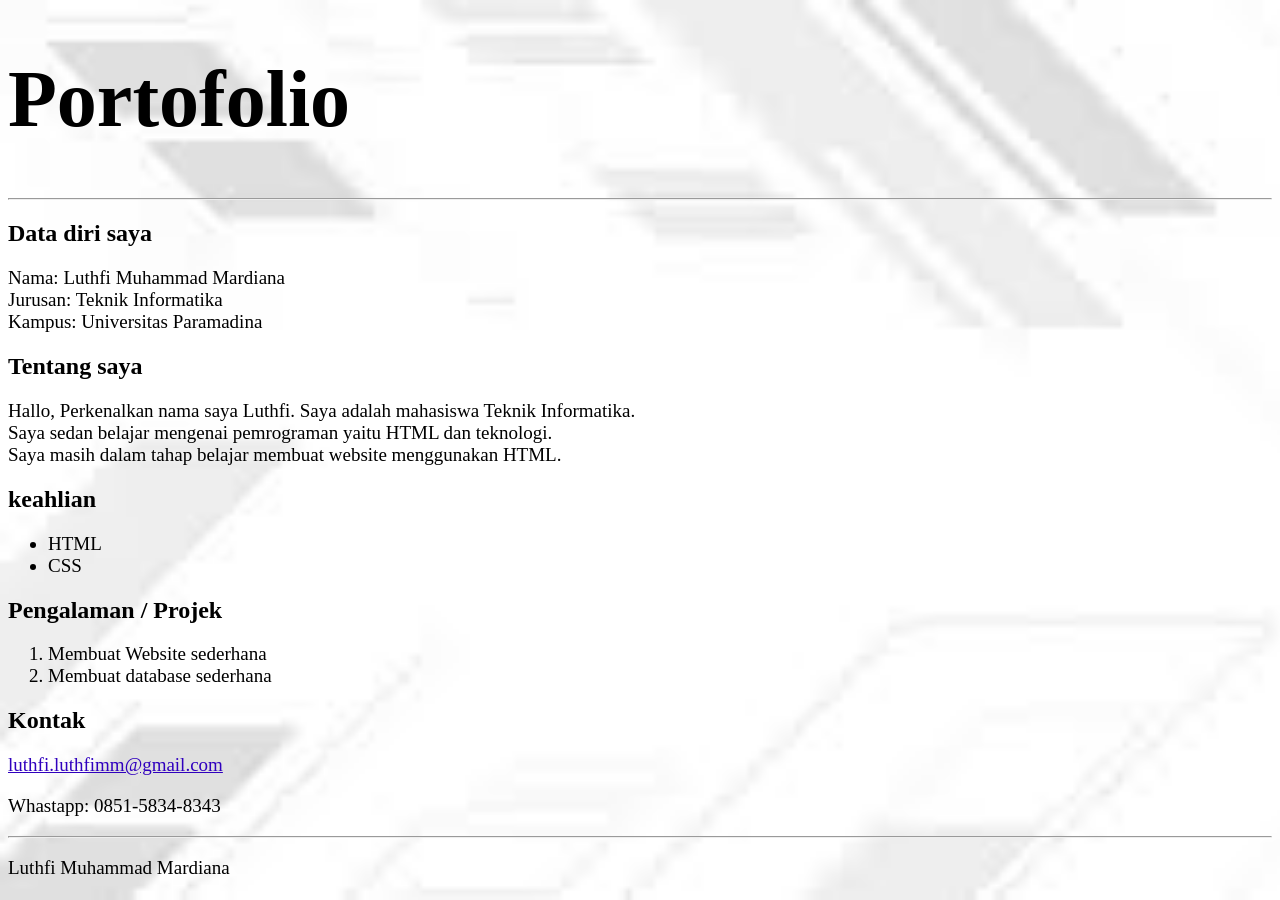
==== www/test2.html @ d9fe75b4 "www\test3.html" ====
<!DOCTYPE html>
<html>
    <head>
        <meta charset="UTF-8"
        <meta name="viewport" content="width=devince-wid-initial-scale=1,0">
        <title>Portofolio Luthfi</title>
        <style>
            body{
                background-image: url("download.jpg");
                background-size: cover;
                background-repeat: no-repeat;
                background-attachment:fixed;
            }
        </style>
    </head>
    <body>
        <header class="letter" style="font-size: 40px;font-family:times new roman;color:black">
            <h1>Portofolio</h1>
        </header>
        <hr>
        <h2>Data diri saya</h2>
        <p style="font-size: 19px;font-family:times new roman;color:black">
            Nama: Luthfi Muhammad Mardiana <br>
            Jurusan: Teknik Informatika <br>
            Kampus: Universitas Paramadina
        </p>
        <h2>Tentang saya</h2>
        <p style="font-size: 19px;font-family:times new roman;color:black">
            Hallo, Perkenalkan nama saya Luthfi. Saya adalah mahasiswa Teknik Informatika.<br>
            Saya sedan belajar mengenai pemrograman yaitu HTML dan teknologi.<br>
            Saya masih dalam tahap belajar membuat website menggunakan HTML.
        </p>
        <h2>keahlian</h2>
        <ul>
            <li style="font-size: 19px;font-family:times new roman;color:black">HTML</li>
            <li style="font-size: 19px;font-family:times new roman;color:black">CSS</li>
        </ul>
        <h2>Pengalaman / Projek</h2>
        <ol>
            <li style="font-size: 19px;font-family:times new roman;color:black">Membuat Website sederhana</li>
            <li style="font-size: 19px;font-family:times new roman;color:black">Membuat database sederhana</li>
        </ol>
        <h2>Kontak</h2>
        <a style="color:rgb(48, 0, 190);margin-right: 12px;font-size:19px; font-family: times new roman;" href="index.html">
                luthfi.luthfimm@gmail.com</a>
        <p style="font-size: 19px;font-family:times new roman;color:black">Whastapp: 0851-5834-8343</p>
        <hr>
        <p style="font-size: 19px;font-family:times new roman;color:black"> Luthfi Muhammad Mardiana</p>
    </body
</html>
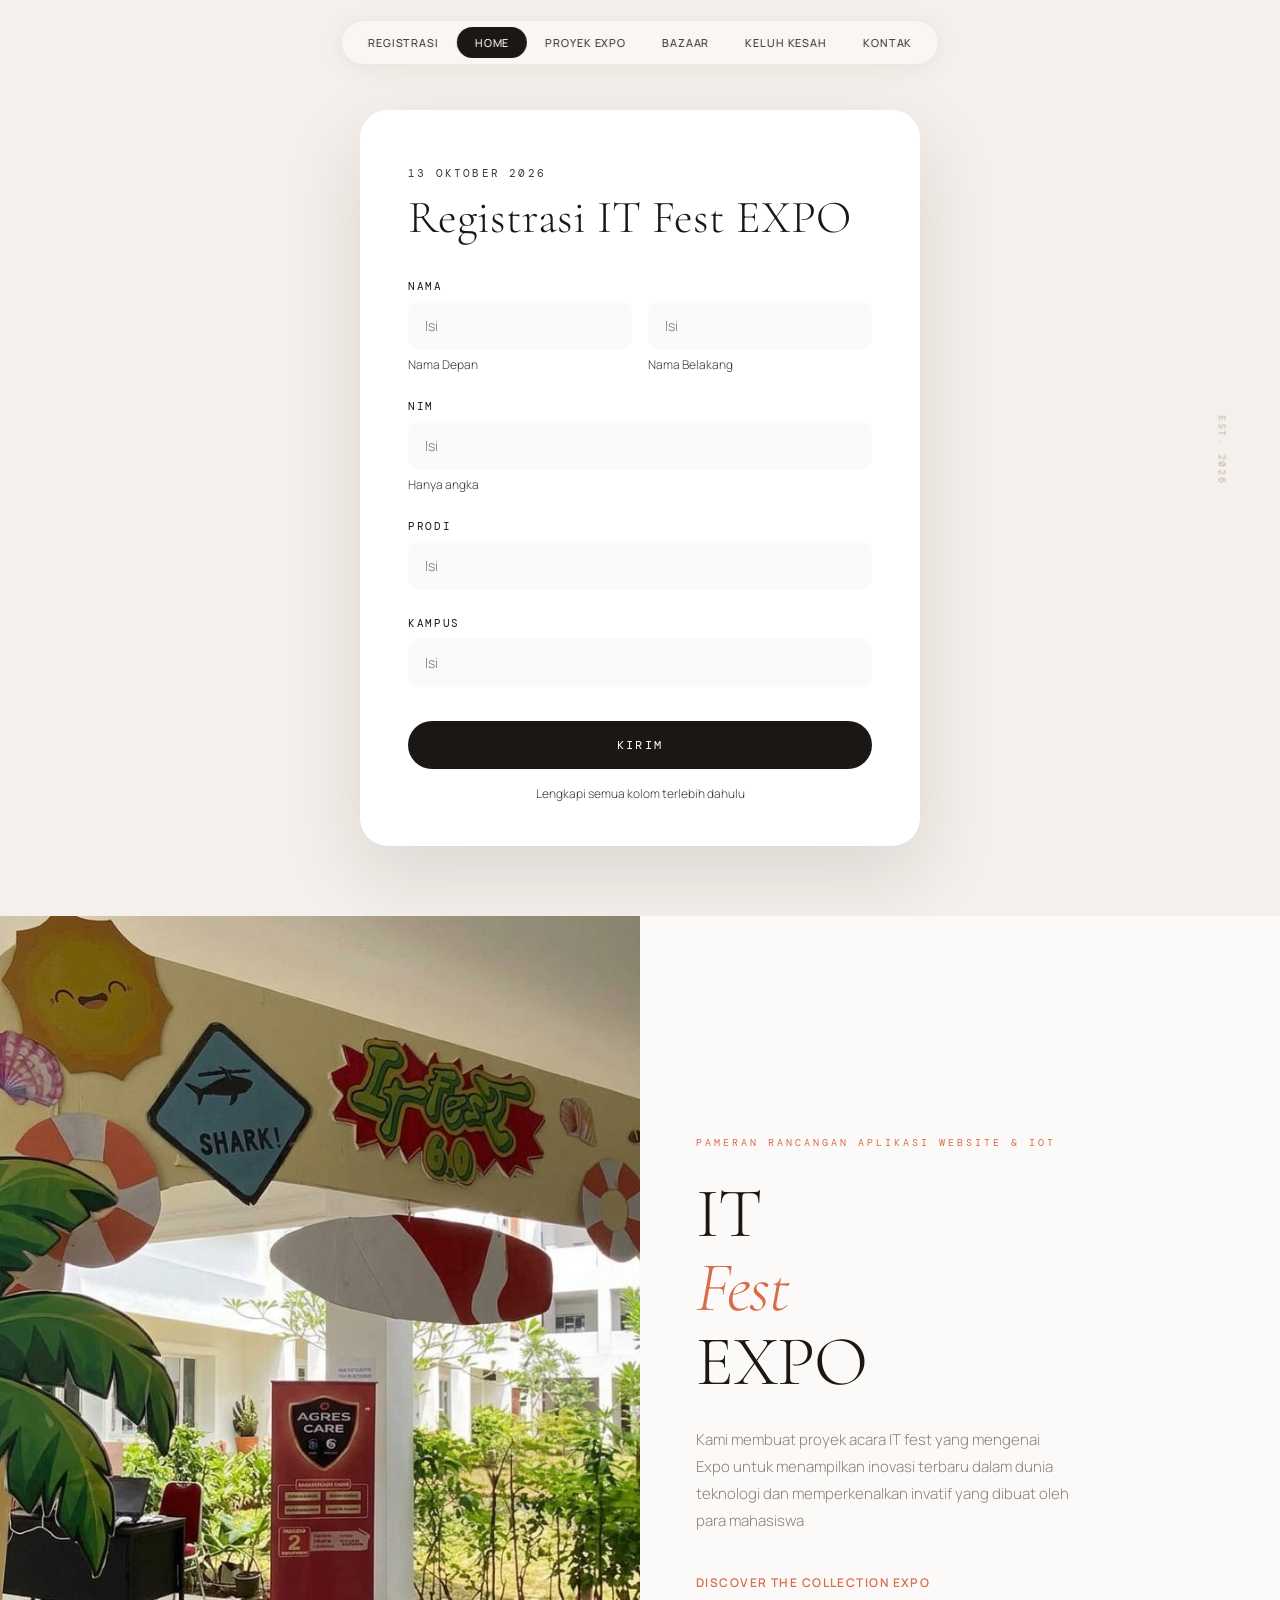
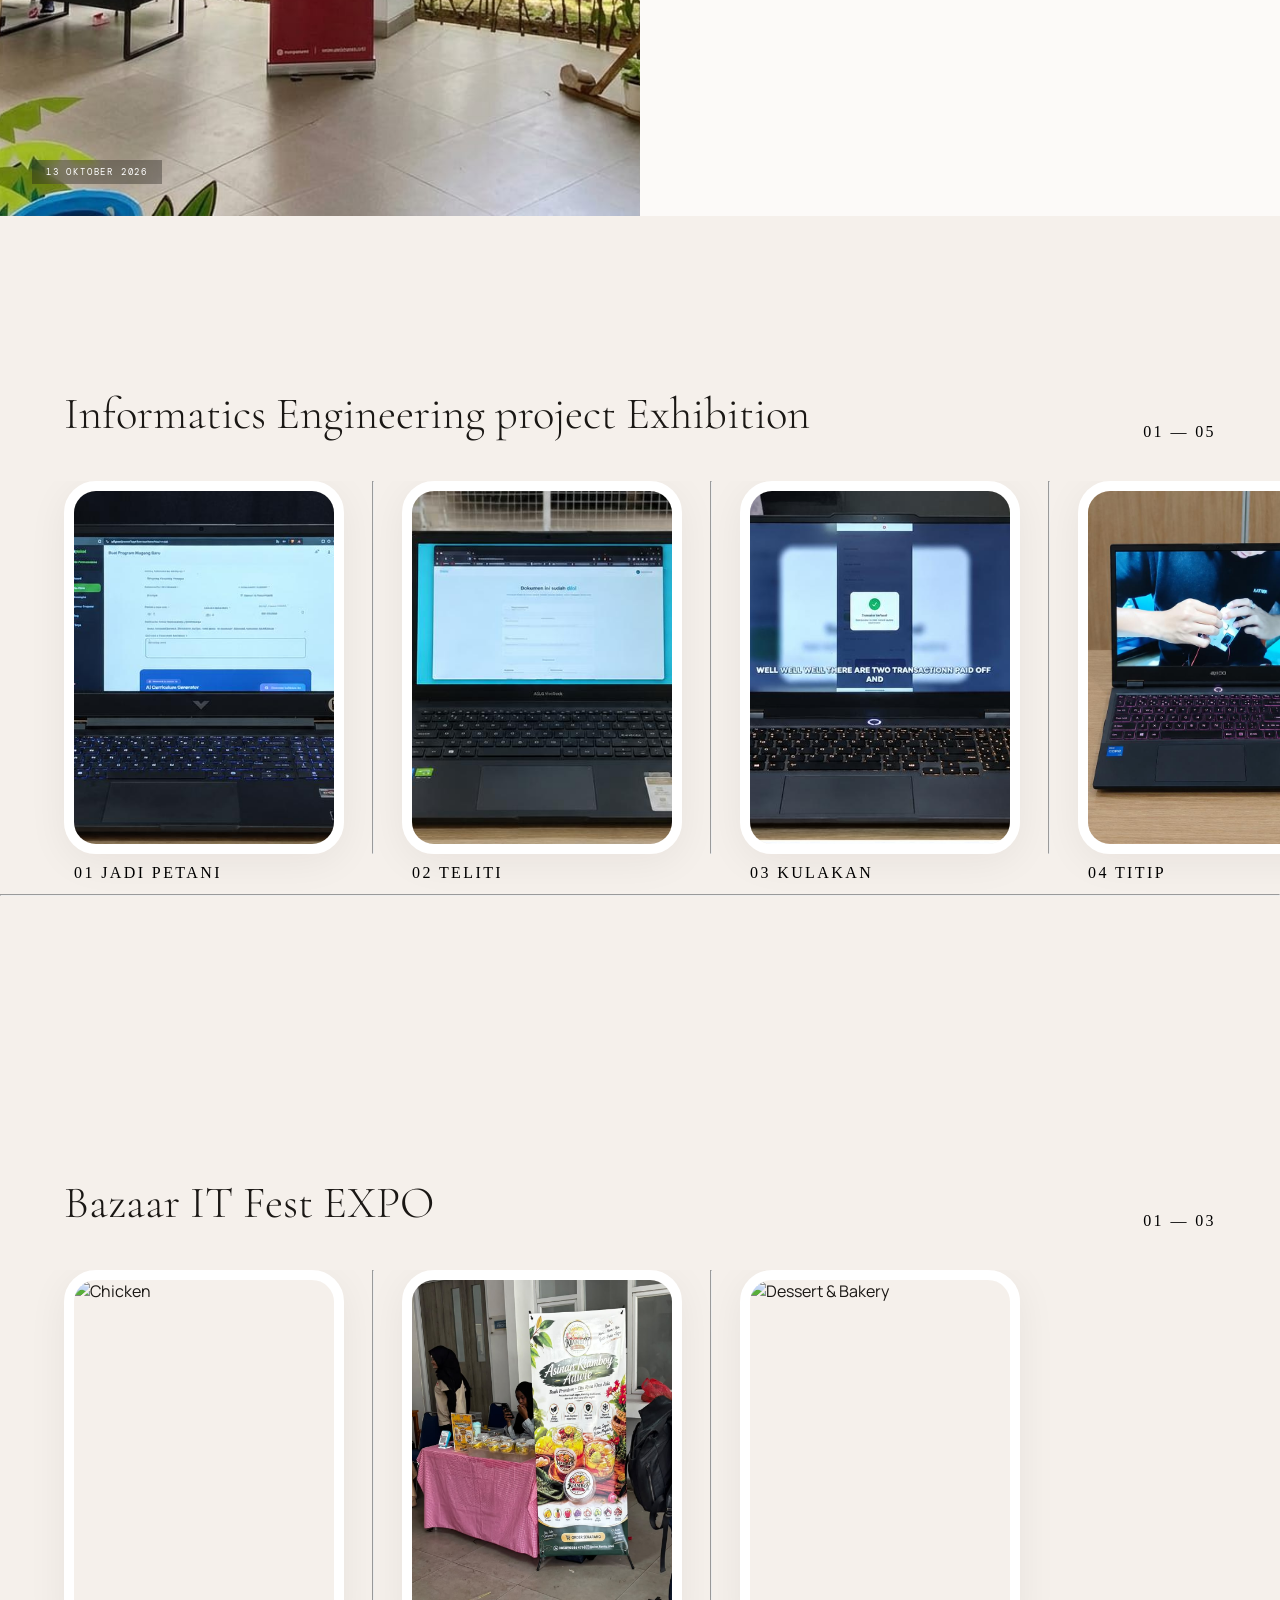
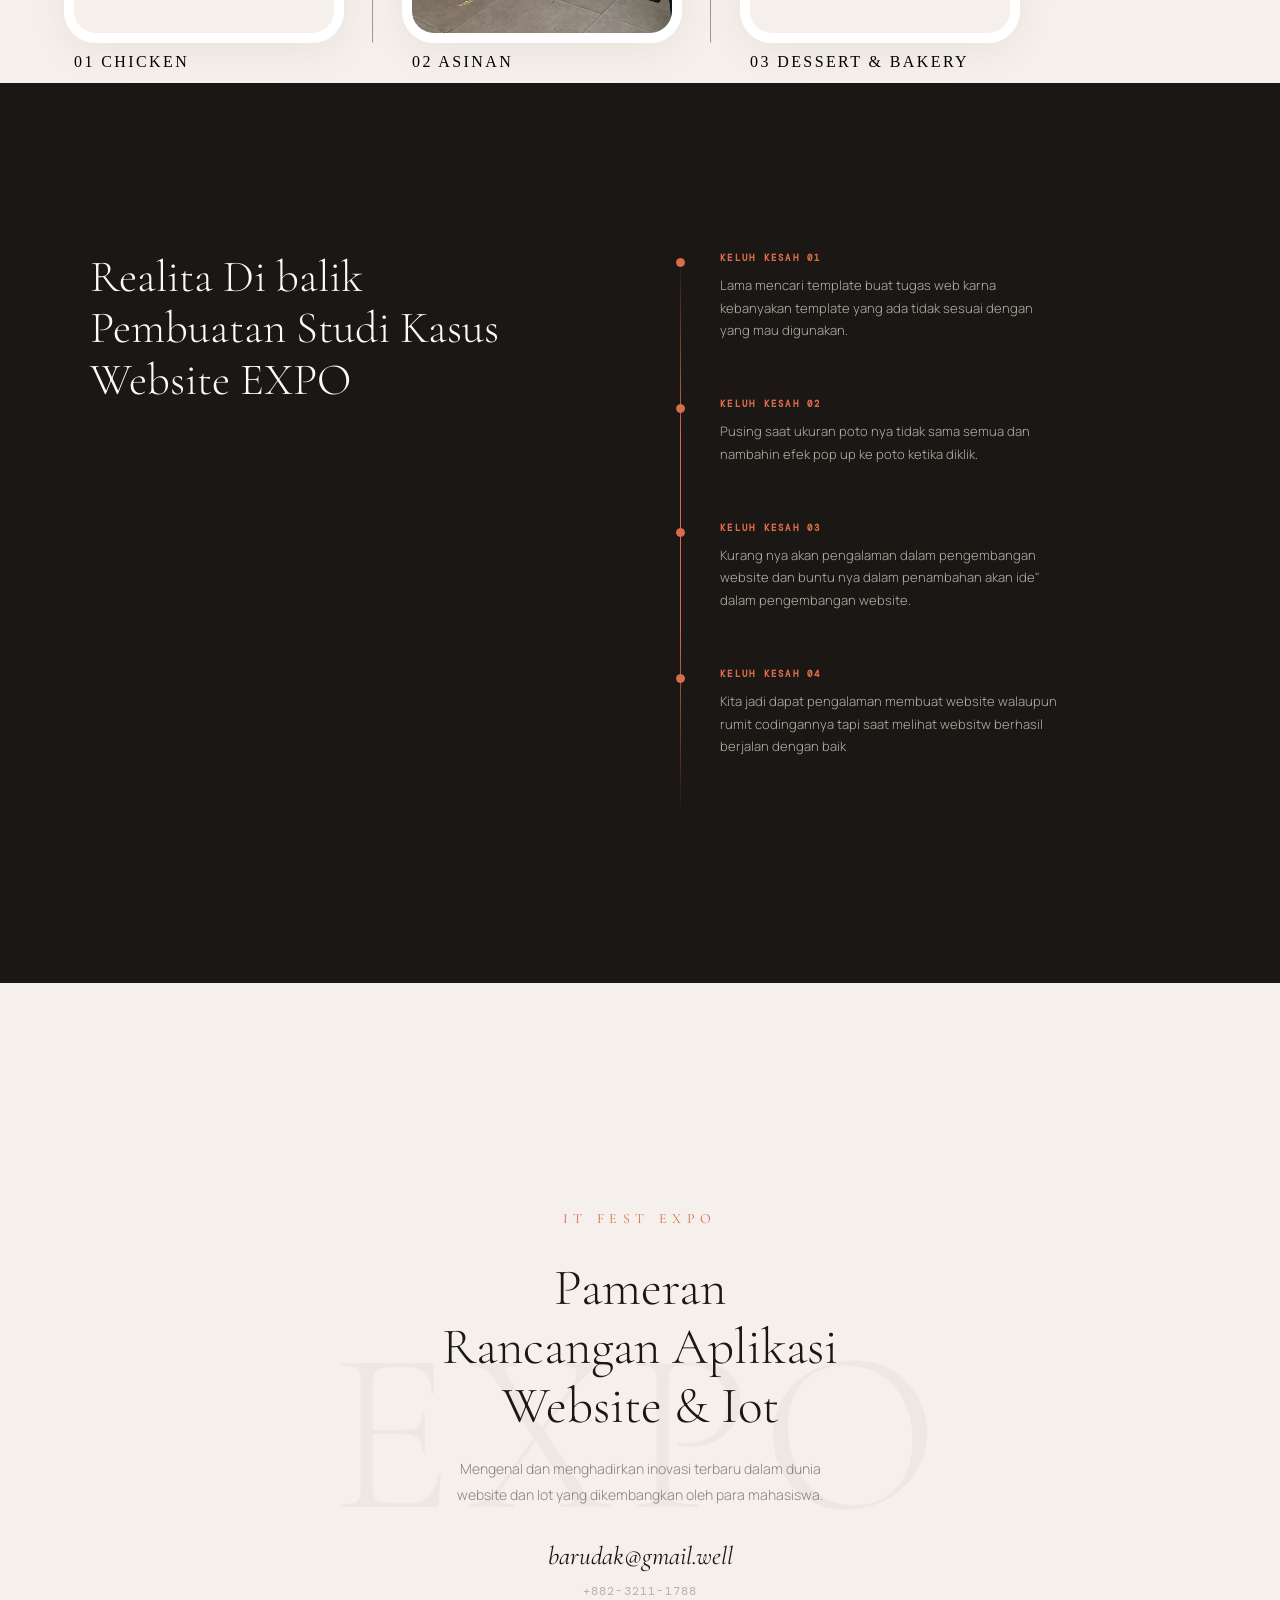
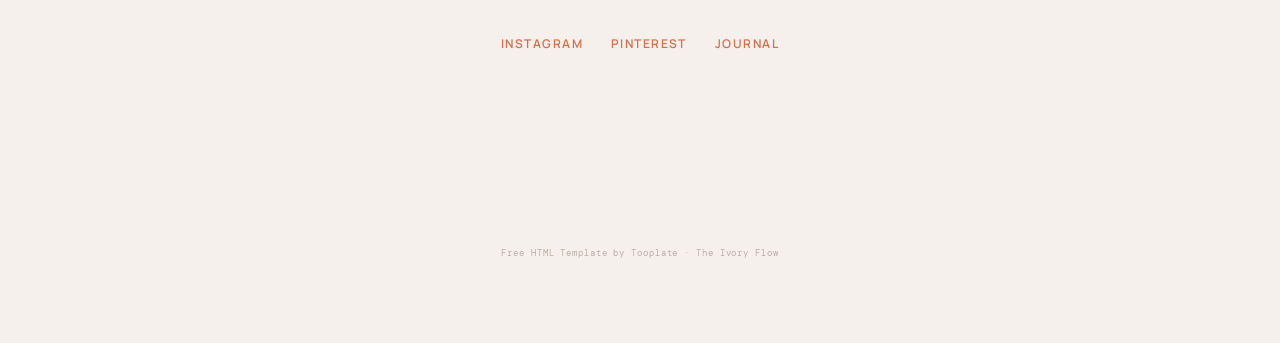
==== commit ea27323e: "www\Website Expo.css" ====
--- a/www/test2.html
+++ b/www/test2.html
@@ -1,50 +1,485 @@
 <!DOCTYPE html>
-<html>
-    <head>
-        <meta charset="UTF-8"
-        <meta name="viewport" content="width=devince-wid-initial-scale=1,0">
-        <title>Portofolio Luthfi</title>
-        <style>
-            body{
-                background-image: url("download.jpg");
-                background-size: cover;
-                background-repeat: no-repeat;
-                background-attachment:fixed;
-            }
-        </style>
-    </head>
-    <body>
-        <header class="letter" style="font-size: 40px;font-family:times new roman;color:black">
-            <h1>Portofolio</h1>
-        </header>
-        <hr>
-        <h2>Data diri saya</h2>
-        <p style="font-size: 19px;font-family:times new roman;color:black">
-            Nama: Luthfi Muhammad Mardiana <br>
-            Jurusan: Teknik Informatika <br>
-            Kampus: Universitas Paramadina
+<html lang="en">
+<head>
+<meta charset="UTF-8">
+<meta name="viewport" content="width=device-width, initial-scale=1.0">
+<title>Tugas Pemrograman Web</title>
+<link rel="preconnect" href="https://fonts.googleapis.com">
+<link href="https://fonts.googleapis.com/css2?family=Cormorant+Garamond:ital,wght@0,300;0,400;0,500;0,600;1,300;1,400;1,500&family=Manrope:wght@200;300;400;500;600&family=DM+Mono:wght@300;400;500&display=swap" rel="stylesheet">
+<link rel="stylesheet" href="../tooplate-ivory-style.css">
+
+<style>
+.lookbook-link { display: block; cursor: zoom-in; }
+
+.lookbook-card { flex: 0 0 280px; width: 280px; }
+.lookbook-card img { width: 100%; height: auto; min-height: 0; aspect-ratio: 3 / 4; object-fit: cover; }
+
+.lookbook-card .deskripsi,
+.lookbook-card p { display: none; }
+
+.modal { display: none; position: fixed; inset: 0; z-index: 3000; align-items: center; justify-content: center; padding: 24px; }
+.modal:target { display: flex; }
+.modal-backdrop { position: absolute; inset: 0; background: rgba(26, 23, 20, 0.72); backdrop-filter: blur(6px); cursor: zoom-out; }
+.modal-panel { position: relative; z-index: 1; display: grid; grid-template-columns: 0.9fr 1.1fr; width: min(980px, 100%); height: min(88vh, 720px); background: var(--oat); border-radius: 28px; overflow: hidden; box-shadow: 0 30px 80px rgba(0, 0, 0, 0.35); }
+.modal-panel > img { width: 100%; height: 100%; object-fit: contain; background: var(--oat-mid); }
+.modal-body { padding: 56px 44px 40px; overflow-y: auto; }
+.modal-title { font-family: 'Cormorant Garamond', serif; font-size: 40px; font-weight: 300; margin-bottom: 16px; }
+.modal-lead { font-size: 14px; font-weight: 300; line-height: 1.85; color: var(--ink-soft); }
+.modal-close { position: absolute; top: 16px; right: 16px; z-index: 2; width: 40px; height: 40px; border-radius: 50%; background: var(--white); display: flex; align-items: center; justify-content: center; }
+
+@media (max-width: 768px) {
+  .lookbook-card { flex: 0 0 220px; width: 220px; }
+  .lookbook-card img { height: auto; min-height: 0; }
+  .modal-panel { grid-template-columns: 1fr; grid-template-rows: 34vh auto; height: auto; max-height: 92vh; overflow-y: auto; }
+  .modal-body { padding: 28px 24px 32px; overflow: visible; }
+}
+
+.register {
+  min-height: 100vh;
+  display: flex;
+  align-items: center;
+  justify-content: center;
+  padding: 110px 24px 70px;
+  background: var(--oat-mid, #ebe3d5);
+}
+
+.register-form {
+  width: min(560px, 100%);
+  background: var(--white, #fffdf9);
+  padding: 56px 48px 44px;
+  border-radius: 28px;
+  box-shadow: 0 30px 80px rgba(26, 23, 20, 0.12);
+}
+
+.register-eyebrow {
+  font-family: 'DM Mono', monospace;
+  font-size: 11px;
+  letter-spacing: 0.2em;
+  text-transform: uppercase;
+  color: var(--ink-soft, #6b635a);
+  margin-bottom: 12px;
+}
+
+.register-title {
+  font-family: 'Cormorant Garamond', serif;
+  font-size: clamp(34px, 5vw, 46px);
+  font-weight: 300;
+  line-height: 1.1;
+  margin-bottom: 36px;
+  color: var(--ink, #1a1714);
+}
+
+.reg-group { margin-bottom: 26px; }
+
+.reg-label {
+  display: block;
+  font-family: 'DM Mono', monospace;
+  font-size: 11px;
+  letter-spacing: 0.15em;
+  text-transform: uppercase;
+  color: var(--ink, #1a1714);
+  margin-bottom: 8px;
+}
+
+.reg-row { display: flex; gap: 16px; }
+.reg-col { flex: 1; min-width: 0; }
+
+.register-form input {
+  width: 100%;
+  padding: 14px 16px;
+  font-family: 'Manrope', sans-serif;
+  font-size: 14px;
+  font-weight: 300;
+  color: var(--ink, #1a1714);
+  background: var(--oat, #f5efe4);
+  border: 1px solid transparent;
+  border-radius: 12px;
+  outline: none;
+  transition: border-color .25s, background .25s, box-shadow .25s;
+}
+.register-form input:hover { background: var(--oat-mid, #ebe3d5); }
+.register-form input:focus {
+  background: var(--white, #fffdf9);
+  border-color: var(--ink, #1a1714);
+  box-shadow: 0 0 0 4px rgba(26, 23, 20, 0.06);
+}
+.register-form input:user-invalid { border-color: #b3261e; }
+
+.register-form small {
+  display: block;
+  margin-top: 6px;
+  font-family: 'Manrope', sans-serif;
+  font-size: 12px;
+  font-weight: 300;
+  color: var(--ink-soft, #6b635a);
+}
+
+.reg-kirim {
+  display: block;
+  width: 100%;
+  margin-top: 34px;
+  padding: 16px;
+  text-align: center;
+  font-family: 'DM Mono', monospace;
+  font-size: 12px;
+  letter-spacing: 0.2em;
+  text-transform: uppercase;
+  color: var(--white, #fffdf9);
+  background: var(--ink, #1a1714);
+  border: none;
+  border-radius: 999px;
+  cursor: pointer;
+  text-decoration: none;
+  transition: transform .25s, box-shadow .25s;
+}
+.reg-kirim:hover {
+  transform: translateY(-2px);
+  box-shadow: 0 12px 28px rgba(26, 23, 20, 0.25);
+}
+
+.reg-info {
+  margin-top: 16px;
+  text-align: center;
+  font-size: 12px;
+  font-weight: 300;
+  color: var(--ink-soft, #6b635a);
+}
+
+@media (max-width: 768px) {
+  .register-form { padding: 36px 24px 32px; border-radius: 22px; }
+  .reg-row { flex-direction: column; gap: 0; }
+  .reg-row .reg-col + .reg-col { margin-top: 16px; }
+}
+
+
+
+</style>
+</head>
+<body>
+
+<div class="est-label" aria-hidden="true">Est. 2026</div>
+
+<nav class="pill-nav" aria-label="Main Navigation">
+  <a href="#registrasi">registrasi</a>
+  <a href="#hero">Home</a>
+  <a href="#lookbook">Proyek EXPO</a>
+  <a href="#product">Bazaar</a>
+  <a href="#process">Keluh Kesah</a>
+  <a href="#signature">Kontak</a>
+</nav>
+
+<a href="#menu" class="hamburger" aria-label="Open Navigation"><span></span><span></span><span></span></a>
+<nav class="mobile-nav" id="menu" aria-label="Mobile Navigation">
+  <a href="#hero" class="hamburger open menu-close" aria-label="Close Navigation"><span></span><span></span><span></span></a>
+  <a href="#registrasi">registrasi</a>
+  <a href="#hero">Home</a>
+  <a href="#lookbook">Proyek EXPO</a>
+  <a href="#product">Bazaar</a>
+  <a href="#process">Keluh Kesah</a>
+  <a href="#signature">Kontak</a>
+</nav>
+
+<main>
+
+<section class="canvas-section register" id="registrasi">
+    <form class="register-form" autocomplete="off" onsubmit="event.preventDefault(); alert('Registrasi berhasil! Sampai jumpa di IT Fest EXPO.'); this.reset();">
+      <div class="register-eyebrow">13 Oktober 2026</div>
+      <h2 class="register-title">Registrasi IT Fest EXPO</h2>
+
+      <div class="reg-group">
+        <label class="reg-label" for="depan">Nama</label>
+        <div class="reg-row">
+          <div class="reg-col">
+            <input type="text" id="depan" name="depan" placeholder="Isi" required>
+            <small>Nama Depan</small>
+          </div>
+          <div class="reg-col">
+            <input type="text" id="belakang" name="belakang" placeholder="Isi">
+            <small>Nama Belakang</small>
+          </div>
+        </div>
+      </div>
+
+      <div class="reg-group">
+        <label class="reg-label" for="nim">NIM</label>
+        <input type="text" id="nim" name="nim" inputmode="numeric" pattern="[0-9]+" title="NIM hanya berisi angka" placeholder="Isi" required>
+        <small>Hanya angka</small>
+      </div>
+
+      <div class="reg-group">
+        <label class="reg-label" for="prodi">Prodi</label>
+        <input type="text" id="prodi" name="prodi" placeholder="Isi" required>
+      </div>
+
+      <div class="reg-group">
+        <label class="reg-label" for="kampus">Kampus</label>
+        <input type="text" id="kampus" name="kampus" placeholder="Isi" required>
+      </div>
+
+      <button type="submit" class="reg-kirim">Kirim</button>
+      <p class="reg-info">Lengkapi semua kolom terlebih dahulu</p>
+    </form>
+  </section>
+
+  <section class="canvas-section hero" id="hero">
+    <div class="hero-image">
+      <img src="images/poto.jpeg" loading="eager">
+      <div class="hero-image-tag">13 Oktober 2026</div>
+    </div>
+    <div class="hero-content">
+      <div class="hero-eyebrow">Pameran Rancangan Aplikasi Website &amp; Iot</div>
+      <h1 class="hero-title">IT<br><em>Fest</em><br>EXPO</h1>
+      <p class="hero-desc">Kami membuat proyek acara IT fest yang mengenai Expo untuk menampilkan inovasi terbaru dalam dunia teknologi dan memperkenalkan invatif yang dibuat oleh para mahasiswa</p>
+      <div class="hero-cta">
+        <a href="#lookbook" class="cta-link">Discover the Collection Expo</a>
+      </div>
+    </div>
+  </section>
+
+  <section class="canvas-section lookbook" id="lookbook">
+    <div class="lookbook-header reveal">
+      <h2 class="lookbook-title">Informatics Engineering project Exhibition</h2>
+      <span class="lookbook-count" style="font-family:Times New Roman; color: #000000; font-size: 16px;">01 — 05</span>
+    </div>
+    <div class="lookbook-track">
+      <div class="lookbook-card">
+        <a href="#detail-1" class="lookbook-link"><img src="images/Jadi Petani.jpeg" loading="lazy"></a>
+        <span class="lookbook-card-label" style="font-family:Times New Roman; color: #000000; font-size: 16px;">01 Jadi Petani</span>
+        <div class="deskripsi">
+    <p style="font-family:Times New Roman">
+      Jadipetani adalah platform digital berbasis website yang mendukung regenerasi petani Indonesia<br>
+      dengan menghubungkan petani senior dan generasi muda. Fitur utamanya meliputi program magang, <br>
+      job connector, kurikulum berbasis AI, dan komunitas. Model bisnisnya terdiri dari paket langganan<br>
+      (50%), komisi layanan(30%), serta lisensi sekolah dan klinik (20%). Platform ini menggunakan React,<br>
+      Tailwind CSS, Express.js, Prisma ORM, Postgresql, Gemini AI, dan midtrans untuk mendukung pertanian<br>
+      yang lebih maju.
+    </p>
+  </div>
+      </div>
+      <hr>
+      <div class="lookbook-card">
+        <a href="#detail-2" class="lookbook-link"><img src="images/Teliti.jpeg" alt="Laptop menampilkan demo aplikasi JadiPetani" loading="lazy"></a>
+                <span class="lookbook-card-label" style="font-family:Times New Roman; color: #000000; font-size: 16px;">02 Teliti</span>
+        <div>
+          <p style="font-family:Times New Roman">
+            Teliti adalah platform web berbasis AI untuk deteksi bias (7 kategori) dan konsistensi argumen <br>
+      dokumen akademik melalui fitur laporan lengkap, Integrity Score (0-100), dan document viewer dengan <br>
+      highlight. Model bisnisnya menyediakan akses gratis penuh untuk mahasiswa guna memberikan keunggulan <br>
+      kompetitif dibanding platform lain. Teknologi utamanya didukung oleh Gemini AI untuk menjalankan dua analisis<br>
+      paralel secara instan dan akurat.
+          </p>
+        </div>
+      </div>
+      <hr>
+      <div class="lookbook-card">
+        <a href="#detail-3" class="lookbook-link"><img src="images/Kulakan.jpeg"  loading="lazy"></a>
+                <span class="lookbook-card-label" style="font-family:Times New Roman; color: #000000; font-size: 16px;">03 Kulakan</span>
+        <p style="font-family:Times New Roman">
+          Kulakan adalah aplikasi manajemen bisnis perikanan yang memudahkan pengguna mengelola transaksi,stok,<br>
+          dan penjualan hasil laut dalam satu platform. Fitur utamanya meliputi dashboard interaktif, pengelolaan <br>
+          stok dan inventaris, pencatatan transaksi, peta lokasi nelayan dan pasar, serta laporan dan analisis berbasis AI.<br> 
+          Kulakukan membantu pelaku usaha perikanan memantau keuagan, mengelola persediaan, dan meningkatkan<br> efisiensi bisnis secara digital. <br>
         </p>
-        <h2>Tentang saya</h2>
-        <p style="font-size: 19px;font-family:times new roman;color:black">
-            Hallo, Perkenalkan nama saya Luthfi. Saya adalah mahasiswa Teknik Informatika.<br>
-            Saya sedan belajar mengenai pemrograman yaitu HTML dan teknologi.<br>
-            Saya masih dalam tahap belajar membuat website menggunakan HTML.
+      </div>
+      <hr>
+      <div class="lookbook-card">
+        <a href="#detail-4" class="lookbook-link"><img src="images/Titip.jpeg"  loading="lazy"></a>
+        <span class="lookbook-card-label" style="font-family:Times New Roman; color: #000000; font-size: 16px;">04 Titip</span>
+        <p style="font-family:Times New Roman;">
+          Titip adalah sistem cold staroge pintar berbasis AI dan IOT yang membantu menjaga kesegaran produk<br>
+          pangan di pasar tradisional. Sistem ini dilengkapi sensor suhu kelembapan, dan gas untuk memantau<br>
+          kondisi penyimpanan secara real-time, serta AI untuk memprediksi masa layak jual produk. Fitur utamanya <br>
+          meliputi pemantauan melalui dashbord PWA, penyewaan loker pendingin, akses otomatis menggukana QR code,<br>
+          dan pembayaran digital terintegrasi QRIS.
         </p>
-        <h2>keahlian</h2>
-        <ul>
-            <li style="font-size: 19px;font-family:times new roman;color:black">HTML</li>
-            <li style="font-size: 19px;font-family:times new roman;color:black">CSS</li>
-        </ul>
-        <h2>Pengalaman / Projek</h2>
-        <ol>
-            <li style="font-size: 19px;font-family:times new roman;color:black">Membuat Website sederhana</li>
-            <li style="font-size: 19px;font-family:times new roman;color:black">Membuat database sederhana</li>
-        </ol>
-        <h2>Kontak</h2>
-        <a style="color:rgb(48, 0, 190);margin-right: 12px;font-size:19px; font-family: times new roman;" href="index.html">
-                luthfi.luthfimm@gmail.com</a>
-        <p style="font-size: 19px;font-family:times new roman;color:black">Whastapp: 0851-5834-8343</p>
-        <hr>
-        <p style="font-size: 19px;font-family:times new roman;color:black"> Luthfi Muhammad Mardiana</p>
-    </body
+      </div>
+      <hr>
+      <div class="lookbook-card">
+        <a href="#detail-5" class="lookbook-link"><img src="images/ivory-flow-15.jpg" loading="lazy"></a>
+        <span class="lookbook-card-label" style="font-family:Times New Roman; color: #000000; font-size: 16px;">05 Paramaflood Monitor</span>
+        <p style="font-family:Times New Roman;">
+        Paramaflood monitor adalah sistem pemantauan cuaca dan peringatan<br>
+        dini banjir berbasis IOT dan AI, Sistem ini menggunakan sensor untuk<br>
+        memantau kondisi lingkungan secara real-time, memprediksi potensi <br>
+        banjir dengan teknologi LSTM, dan memberikan notifikasi dan rekomendasi keselamatan melalui aplikasi mobile flutter.
+        </p>
+      </div>
+      </div>
+      <hr>
+    <div class="lookbook-footer reveal">
+    </div>
+  </section>
+
+  <section class="canvas-section lookbook" id="product">
+    <div class="lookbook-header reveal">
+      <h2 class="lookbook-title">Bazaar IT Fest EXPO</h2>
+      <span class="lookbook-count" style="font-family:Times New Roman; color: #000000; font-size: 16px;">01 — 03</span>
+    </div>
+    <div class="lookbook-track">
+      <div class="lookbook-card">
+        <a href="#detail-6" class="lookbook-link"><img src="images/chicken.jpeg" alt="Chicken" loading="lazy"></a>
+        <span class="lookbook-card-label" style="font-family:Times New Roman; color: #000000; font-size: 16px;">01 Chicken</span>
+      </div>
+      <hr>
+      <div class="lookbook-card">
+        <a href="#detail-7" class="lookbook-link"><img src="images/Bazarasinan.jpeg" alt="Asinan" loading="lazy"></a>
+        <span class="lookbook-card-label" style="font-family:Times New Roman; color: #000000; font-size: 16px;">02 Asinan</span>
+      </div>
+      <hr>
+      <div class="lookbook-card">
+        <a href="#detail-8" class="lookbook-link"><img src="images/Dessert dan Bakery.jpeg" alt="Dessert &amp; Bakery" loading="lazy"></a>
+        <span class="lookbook-card-label" style="font-family:Times New Roman; color: #000000; font-size: 16px;">03 Dessert &amp; Bakery</span>
+      </div>
+    </div>
+
+    <section class="canvas-section process" id="process">
+    <div class="process-inner">
+      <div class="process-left">
+        <h2 class="process-title reveal">Realita Di balik<br>Pembuatan Studi Kasus Website EXPO</h2>
+      </div>
+      <div class="timeline">
+        <div class="timeline-item">
+          <div class="timeline-step" style="font-weight: bold;">Keluh Kesah 01</div>
+          <p class="timeline-text">Lama mencari template buat tugas web karna kebanyakan template yang ada tidak sesuai dengan yang mau digunakan.</p>
+        </div>
+        <div class="timeline-item">
+          <div class="timeline-step" style="font-weight: bold;"">Keluh Kesah 02</div>
+          <p class="timeline-text">Pusing saat ukuran poto nya tidak sama semua dan nambahin efek pop up ke poto ketika diklik.</p>
+        </div>
+        <div class="timeline-item">
+          <div class="timeline-step" style="font-weight: bold;">Keluh Kesah 03</div>
+          <p class="timeline-text">Kurang nya akan pengalaman dalam pengembangan website dan buntu nya dalam penambahan akan ide" dalam pengembangan website.</p>
+        </div>
+        <div class="timeline-item">
+          <div class="timeline-step" style="font-weight: bold;">Keluh Kesah 04</div>
+          <p class="timeline-text">Kita jadi dapat pengalaman membuat website walaupun rumit codingannya tapi saat melihat websitw berhasil berjalan dengan baik</p>
+        </div>
+      </div>
+    </div>
+  </section>
+
+  <section class="canvas-section signature" id="signature">
+    <div class="signature-bg-logo" aria-hidden="true">EXPO</div>
+    <div class="signature-content reveal">
+      <div class="signature-mark">IT Fest EXPO</div>
+      <h2 class="signature-heading">Pameran Rancangan Aplikasi Website &amp; Iot</h2>
+      <p class="signature-text">Mengenal dan menghadirkan inovasi terbaru dalam dunia website dan Iot yang dikembangkan oleh para mahasiswa.</p>
+      <a href="mailto:hello@ivoryflow.studio" class="signature-email">barudak@gmail.well</a>
+      <div class="signature-phone">+882-3211-1788</div>
+      <div class="signature-links">
+        <a href="#" class="cta-link">Instagram</a>
+        <a href="#" class="cta-link">Pinterest</a>
+        <a href="#" class="cta-link">Journal</a>
+      </div>
+    </div>
+    <div class="signature-footer">
+      <a href="https://www.tooplate.com" target="_blank" rel="nofollow">Free HTML Template</a> by Tooplate &middot; The Ivory Flow
+    </div>
+  </section>
+</main>
+
+<div class="modal" id="detail-1">
+  <a href="#lookbook" class="modal-backdrop" aria-label="Tutup"></a>
+  <div class="modal-panel">
+    <img src="images/Jadi Petani.jpeg" alt="JadiPetani">
+    <div class="modal-body">
+      <h3 class="modal-title">JadiPetani</h3>
+      <p class="modal-lead">Jadipetani adalah platform digital berbasis website yang mendukung regenerasi petani Indonesia dengan menghubungkan petani senior dan generasi muda. Fitur utamanya meliputi program magang, job connector, kurikulum berbasis AI, dan komunitas. Model bisnisnya terdiri dari paket langganan (50%), komisi layanan (30%), serta lisensi sekolah dan klinik (20%). Platform ini menggunakan React, Tailwind CSS, Express.js, Prisma ORM, PostgreSQL, Gemini AI, dan Midtrans untuk mendukung pertanian yang lebih maju.</p>
+    </div>
+    <a href="#lookbook" class="modal-close" aria-label="Tutup">&#10005;</a>
+  </div>
+</div>
+
+<div class="modal" id="detail-2">
+  <a href="#lookbook" class="modal-backdrop" aria-label="Tutup"></a>
+  <div class="modal-panel">
+    <img src="images/Teliti.jpeg" alt="Teliti">
+    <div class="modal-body">
+      <h3 class="modal-title">Teliti</h3>
+      <p class="modal-lead">Teliti adalah platform web berbasis AI untuk deteksi bias (7 kategori) dan konsistensi argumen dokumen akademik melalui fitur laporan lengkap, Integrity Score (0-100), dan document viewer dengan highlight. Model bisnisnya menyediakan akses gratis penuh untuk mahasiswa guna memberikan keunggulan kompetitif dibanding platform lain. Teknologi utamanya didukung oleh Gemini AI untuk menjalankan dua analisis paralel secara instan dan akurat.</p>
+    </div>
+    <a href="#lookbook" class="modal-close" aria-label="Tutup">&#10005;</a>
+  </div>
+</div>
+
+<div class="modal" id="detail-3">
+  <a href="#lookbook" class="modal-backdrop" aria-label="Tutup"></a>
+  <div class="modal-panel">
+    <img src="images/Kulakan.jpeg" alt="Kulakan">
+    <div class="modal-body">
+      <h3 class="modal-title">Kulakan</h3>
+      <p class="modal-lead">Kulakan adalah aplikasi manajemen bisnis perikanan yang memudahkan pengguna mengelola transaksi, stok, dan penjualan hasil laut dalam satu platform. Fitur utamanya meliputi dashboard interaktif, pengelolaan stok dan inventaris, pencatatan transaksi, peta lokasi nelayan dan pasar, serta laporan dan analisis berbasis AI. Kulakan membantu pelaku usaha perikanan memantau keuangan, mengelola persediaan, dan meningkatkan efisiensi bisnis secara digital.</p>
+    </div>
+    <a href="#lookbook" class="modal-close" aria-label="Tutup">&#10005;</a>
+  </div>
+</div>
+
+<div class="modal" id="detail-4">
+  <a href="#lookbook" class="modal-backdrop" aria-label="Tutup"></a>
+  <div class="modal-panel">
+    <img src="images/Titip.jpeg" alt="Titip">
+    <div class="modal-body">
+      <h3 class="modal-title">Titip</h3>
+      <p class="modal-lead">Titip adalah sistem cold storage pintar berbasis AI dan IOT yang membantu menjaga kesegaran produk<br>
+          pangan di pasar tradisional. Sistem ini dilengkapi sensor suhu kelembapan, dan gas untuk memantau<br>
+          kondisi penyimpanan secara real-time, serta AI untuk memprediksi masa layak jual produk. Fitur utamanya <br>
+          meliputi pemantauan melalui dashbord PWA, penyewaan loker pendingin, akses otomatis menggukana QR code,<br>
+          dan pembayaran digital terintegrasi QRIS.</p>
+    </div>
+    <a href="#lookbook" class="modal-close" aria-label="Tutup">&#10005;</a>
+  </div>
+</div>
+
+<div class="modal" id="detail-5">
+  <a href="#lookbook" class="modal-backdrop" aria-label="Tutup"></a>
+  <div class="modal-panel">
+    <img src="images/ivory-flow-15.jpg" alt="Paramaflood Monitor">
+    <div class="modal-body">
+      <h3 class="modal-title">Paramaflood Monitor</h3>
+      <p class="modal-lead">Paramaflood monitor adalah sistem pemantauan cuaca dan peringatan<br>
+        dini banjir berbasis IOT dan AI, Sistem ini menggunakan sensor untuk<br>
+        memantau kondisi lingkungan secara real-time, memprediksi potensi <br>
+        banjir dengan teknologi LSTM, dan memberikan notifikasi dan rekomendasi keselamatan melalui aplikasi mobile flutter.</p>
+    </div>
+    <a href="#lookbook" class="modal-close" aria-label="Tutup">&#10005;</a>
+  </div>
+</div>
+
+<div class="modal" id="detail-6">
+  <a href="#product" class="modal-backdrop" aria-label="Tutup"></a>
+  <div class="modal-panel">
+    <img src="images/chicken.jpeg" alt="Chicken Crispy Roll">
+    <div class="modal-body">
+      <h3 class="modal-title">Chicken Crispy Roll</h3>
+      <p class="modal-lead">Khoki Chikura menyajikan Chicken Crispy Roll dengan tekstur yang renyah di luar dan lumer di dalam mulut. Tersedia berbagai macam pilihan saus celup dan bumbu tabur yang bikin nagih, tetapi tempat bazaar tidak terlalu strategis tidak menyediakan menu harga.</p>
+    </div>
+    <a href="#product" class="modal-close" aria-label="Tutup">&#10005;</a>
+  </div>
+</div>
+
+<div class="modal" id="detail-7">
+  <a href="#product" class="modal-backdrop" aria-label="Tutup"></a>
+  <div class="modal-panel">
+    <img src="images/Asinan.jpeg" alt="Asinan Kiamboy">
+    <div class="modal-body">
+      <h3 class="modal-title">Asinan Kiamboy</h3>
+      <p class="modal-lead">Perpaduan buah segar premium dengan kuah kiamboy tradisional khas Asia yang menghasilkan cita rasa manis, asam, asin, gurih, pedas, dan segar sekaligus, namun sangat disayangkan tempat bazaar tidak menyediakan menu harga.</p>
+    </div>
+    <a href="#product" class="modal-close" aria-label="Tutup">&#10005;</a>
+  </div>
+</div>
+
+<div class="modal" id="detail-8">
+  <a href="#product" class="modal-backdrop" aria-label="Tutup"></a>
+  <div class="modal-panel">
+    <img src="images/Dessert dan Bakery.jpeg" alt="Dessert &amp; Bakery">
+    <div class="modal-body">
+      <h3 class="modal-title">Buumbake</h3>
+      <p class="modal-lead">Menyajikan aneka hidangan penutup (dessert) manis, kue kering premium, serta camilan kue box yang cocok untuk menemani waktu santai Anda selama acara IT Fest, namun sangat disayangkan tempat bazaar tidak menyediakan menu harga.</p>
+    </div>
+    <a href="#product" class="modal-close" aria-label="Tutup">&#10005;</a>
+  </div>
+</div>
+
+</body>
 </html>
--- a/tooplate-ivory-style.css
+++ b/tooplate-ivory-style.css
@@ -0,0 +1,723 @@
+@charset "utf-8";
+/* Tooplate 2166 Ivory Flow — https://www.tooplate.com/view/2166-ivory-flow
+   Versi CSS-only (tanpa JavaScript) */
+
+/* ═══ RESET & VARIABLES ═══ */
+*, *::before, *::after { margin: 0; padding: 0; box-sizing: border-box; }
+
+:root {
+  --oat: #FCFAF8;
+  --oat-mid: #F5F0EB;
+  --oat-deep: #EDE6DD;
+  --terra: #D96C4A;
+  --ink: #1A1714;
+  --ink-soft: #3D3832;
+  --ink-muted: #8A8279;
+  --ink-faint: #B8B0A6;
+  --white: #FFFFFF;
+  --ease-soft: cubic-bezier(0.23, 1, 0.32, 1);
+}
+
+html { scroll-behavior: smooth; overflow-x: hidden; }
+
+body {
+  font-family: 'Manrope', sans-serif;
+  background: var(--oat);
+  color: var(--ink);
+  -webkit-font-smoothing: antialiased;
+  overflow-x: hidden;
+}
+
+a { color: inherit; text-decoration: none; }
+img { display: block; max-width: 100%; height: auto; }
+
+/* ═══ FLOATING PILL NAV ═══ */
+.pill-nav {
+  position: fixed;
+  top: 20px;
+  left: 50%;
+  transform: translateX(-50%);
+  z-index: 1000;
+  display: flex;
+  align-items: center;
+  background: rgba(252, 250, 248, 0.65);
+  backdrop-filter: blur(20px);
+  -webkit-backdrop-filter: blur(20px);
+  border: 1px solid rgba(26, 23, 20, 0.06);
+  border-radius: 999px;
+  padding: 6px 8px;
+  box-shadow: 0 4px 24px rgba(26, 23, 20, 0.06);
+}
+
+.pill-nav a {
+  font-size: 11px;
+  font-weight: 500;
+  letter-spacing: 0.08em;
+  text-transform: uppercase;
+  color: var(--ink-soft);
+  padding: 8px 18px;
+  border-radius: 999px;
+  transition: color 0.5s var(--ease-soft), background 0.5s var(--ease-soft);
+  white-space: nowrap;
+}
+
+.pill-nav a:hover { color: var(--ink); }
+
+/* Menu aktif (CSS-only): Home aktif secara default,
+   lalu berpindah mengikuti link yang diklik (:target) */
+.pill-nav a[href="#hero"] { background: var(--ink); color: var(--oat); }
+body:has(main :target) .pill-nav a[href="#hero"] { background: transparent; color: var(--ink-soft); }
+body:has(#hero:target) .pill-nav a[href="#hero"],
+body:has(#lookbook:target) .pill-nav a[href="#lookbook"],
+body:has(#product:target) .pill-nav a[href="#product"],
+body:has(#process:target) .pill-nav a[href="#process"],
+body:has(#video:target) .pill-nav a[href="#video"],
+body:has(#signature:target) .pill-nav a[href="#signature"] {
+  background: var(--ink);
+  color: var(--oat);
+}
+
+/* ═══ EST. 2026 DECORATOR ═══ */
+.est-label {
+  position: fixed;
+  right: 24px;
+  top: 50%;
+  transform: translateY(-50%) rotate(90deg);
+  font-family: 'DM Mono', monospace;
+  font-size: 9px;
+  letter-spacing: 0.3em;
+  text-transform: uppercase;
+  color: var(--ink-faint);
+  z-index: 900;
+  pointer-events: none;
+  white-space: nowrap;
+}
+
+/* ═══ EXPANDING UNDERLINE CTA ═══ */
+.cta-link {
+  display: inline-block;
+  font-size: 12px;
+  font-weight: 600;
+  letter-spacing: 0.12em;
+  text-transform: uppercase;
+  color: var(--terra);
+  position: relative;
+  padding-bottom: 4px;
+  cursor: pointer;
+}
+
+
+
+.cta-link::after {
+  content: '';
+  position: absolute;
+  bottom: 0;
+  left: 50%;
+  width: 0;
+  height: 1.5px;
+  background: var(--terra);
+  transition: width 0.7s var(--ease-soft), left 0.7s var(--ease-soft);
+}
+
+.cta-link:hover::after { width: 100%; left: 0; }
+
+.cta-link--dark { color: var(--ink); }
+.cta-link--dark::after { background: var(--ink); }
+.cta-link--light { color: var(--oat); }
+.cta-link--light::after { background: var(--oat); }
+
+/* ═══ STICKY SECTION ARCHITECTURE ═══ */
+.canvas-section {
+  position: sticky;
+  top: 0;
+  min-height: 100vh;
+  overflow: hidden;
+}
+
+.canvas-section:nth-child(1) { z-index: 1; }
+.canvas-section:nth-child(2) { z-index: 2; }
+.canvas-section:nth-child(3) { z-index: 3; }
+.canvas-section:nth-child(4) { z-index: 4; }
+.canvas-section:nth-child(5) { z-index: 5; }
+.canvas-section:nth-child(6) { z-index: 6; }
+
+/* ═══ SECTION 1: HERO ═══ */
+.hero {
+  background: var(--oat);
+  display: grid;
+  grid-template-columns: 1fr 1fr;
+}
+
+.hero-image { position: relative; overflow: hidden; }
+.hero-image img { width: 100%; height: 100%; object-fit: cover; }
+
+.hero-image-tag {
+  position: absolute;
+  bottom: 32px;
+  left: 32px;
+  font-family: 'DM Mono', monospace;
+  font-size: 9px;
+  letter-spacing: 0.2em;
+  text-transform: uppercase;
+  color: var(--white);
+  background: rgba(26, 23, 20, 0.35);
+  backdrop-filter: blur(8px);
+  padding: 6px 14px;
+}
+
+.hero-content {
+  display: flex;
+  flex-direction: column;
+  justify-content: center;
+  padding: 80px 64px 80px 56px;
+}
+
+.hero-eyebrow {
+  font-family: 'DM Mono', monospace;
+  font-size: 10px;
+  letter-spacing: 0.3em;
+  text-transform: uppercase;
+  color: var(--terra);
+  margin-bottom: 28px;
+  opacity: 0;
+  animation: fadeUp 0.9s var(--ease-soft) 0.3s forwards;
+}
+
+.hero-title {
+  font-family: 'Cormorant Garamond', serif;
+  font-size: clamp(42px, 5.5vw, 88px);
+  font-weight: 300;
+  line-height: 1.05;
+  letter-spacing: -0.02em;
+  margin-bottom: 28px;
+  opacity: 0;
+  animation: fadeUp 1s var(--ease-soft) 0.5s forwards;
+}
+
+.hero-title em { font-style: italic; color: var(--terra); }
+
+.hero-desc {
+  font-size: 15px;
+  font-weight: 300;
+  line-height: 1.8;
+  color: var(--ink-muted);
+  max-width: 380px;
+  margin-bottom: 36px;
+  opacity: 0;
+  animation: fadeUp 0.9s var(--ease-soft) 0.7s forwards;
+}
+
+.hero-cta { opacity: 0; animation: fadeUp 0.9s var(--ease-soft) 0.9s forwards; }
+
+@keyframes fadeUp {
+  from { opacity: 0; transform: translateY(20px); }
+  to { opacity: 1; transform: translateY(0); }
+}
+
+/* ═══ SECTION 2: LOOKBOOK (scroll-snap horizontal, tanpa JS) ═══ */
+.lookbook {
+  background: var(--oat-mid);
+  display: flex;
+  flex-direction: column;
+  justify-content: center;
+  padding: 60px 0;
+}
+
+.lookbook-header {
+  display: flex;
+  justify-content: space-between;
+  align-items: flex-end;
+  padding: 0 64px;
+  margin-bottom: 40px;
+}
+
+.lookbook-title {
+  font-family: 'Cormorant Garamond', serif;
+  font-size: clamp(28px, 3.5vw, 48px);
+  font-weight: 300;
+}
+
+.lookbook-count {
+  font-family: 'DM Mono', monospace;
+  font-size: 10px;
+  color: var(--ink-faint);
+  letter-spacing: 0.15em;
+}
+
+.lookbook-track {
+  display: flex;
+  gap: 28px;
+  padding: 0 64px 40px;
+  overflow-x: auto;
+  scroll-snap-type: x proximity;
+  scroll-padding: 0 64px;
+  -webkit-overflow-scrolling: touch;
+  scrollbar-width: thin;
+  scrollbar-color: var(--ink-faint) transparent;
+}
+
+.lookbook-card { flex: 0 0 auto; position: relative; scroll-snap-align: start; }
+
+.lookbook-card img {
+  border-radius: 32px;
+  border: 10px solid var(--white);
+  box-shadow: 0 8px 40px rgba(26, 23, 20, 0.06);
+  height: 55vh;
+  min-height: 350px;
+  width: auto;
+  object-fit: cover;
+  transition: transform 1s var(--ease-soft), box-shadow 0.8s var(--ease-soft);
+}
+
+.lookbook-card:hover img {
+  transform: translateY(-4px);
+  box-shadow: 0 16px 56px rgba(26, 23, 20, 0.1);
+}
+
+.lookbook-card-label {
+  position: absolute;
+  bottom: -28px;
+  left: 10px;
+  font-family: 'DM Mono', monospace;
+  font-size: 9px;
+  letter-spacing: 0.15em;
+  text-transform: uppercase;
+  color: var(--ink-faint);
+}
+
+.lookbook-footer {
+  display: flex;
+  justify-content: space-between;
+  align-items: center;
+  margin-top: 48px;
+  padding: 0 64px;
+}
+
+.lookbook-hint {
+  font-family: 'DM Mono', monospace;
+  font-size: 10px;
+  letter-spacing: 0.15em;
+  text-transform: uppercase;
+  color: var(--ink-faint);
+}
+
+/* ═══ SECTION 3: PRODUCT ═══ */
+.product {
+  background: var(--oat);
+  display: grid;
+  grid-template-columns: 1.1fr 0.9fr;
+  align-items: center;
+}
+
+.product-image-zone { position: relative; height: 100%; overflow: hidden; }
+.product-image-zone img { width: 100%; height: 100%; object-fit: cover; }
+
+/* Lingkaran "Add to Cart" muncul saat hover (CSS-only, posisi tetap di tengah) */
+.buy-circle {
+  position: absolute;
+  top: 50%;
+  left: 50%;
+  width: 120px;
+  height: 120px;
+  border-radius: 50%;
+  background: var(--terra);
+  display: flex;
+  align-items: center;
+  justify-content: center;
+  opacity: 0;
+  transform: translate(-50%, -50%) scale(0.4);
+  pointer-events: none;
+  transition: opacity 0.5s var(--ease-soft), transform 0.5s var(--ease-soft);
+}
+
+.product-image-zone:hover .buy-circle {
+  opacity: 1;
+  transform: translate(-50%, -50%) scale(1);
+  pointer-events: auto;
+}
+
+.buy-circle span {
+  font-size: 10px;
+  font-weight: 600;
+  letter-spacing: 0.15em;
+  text-transform: uppercase;
+  color: var(--white);
+}
+
+.product-info { padding: 80px 64px; display: flex; flex-direction: column; justify-content: center; }
+
+.product-badge {
+  font-family: 'DM Mono', monospace;
+  font-size: 9px;
+  font-weight: 500;
+  letter-spacing: 0.25em;
+  text-transform: uppercase;
+  color: var(--terra);
+  margin-bottom: 20px;
+}
+
+.product-name {
+  font-family: 'Cormorant Garamond', serif;
+  font-size: clamp(32px, 4vw, 56px);
+  font-weight: 300;
+  line-height: 1.1;
+  margin-bottom: 12px;
+}
+
+.product-price {
+  font-family: 'Cormorant Garamond', serif;
+  font-size: 24px;
+  font-weight: 500;
+  color: var(--terra);
+  margin-bottom: 24px;
+}
+
+.product-desc {
+  font-size: 14px;
+  font-weight: 300;
+  line-height: 1.85;
+  color: var(--ink-muted);
+  max-width: 400px;
+  margin-bottom: 32px;
+}
+
+.product-specs { display: flex; flex-wrap: wrap; margin-bottom: 36px; border-top: 1px solid var(--oat-deep); }
+.product-spec { flex: 1 1 50%; padding: 16px 0; border-bottom: 1px solid var(--oat-deep); }
+
+.product-spec dt {
+  font-family: 'DM Mono', monospace;
+  font-size: 9px;
+  letter-spacing: 0.15em;
+  text-transform: uppercase;
+  color: var(--ink-faint);
+  margin-bottom: 4px;
+}
+
+.product-spec dd { font-size: 14px; font-weight: 500; }
+.product-actions { display: flex; gap: 28px; align-items: center; }
+
+/* ═══ SECTION 4: PROCESS ═══ */
+.process {
+  background: var(--ink);
+  color: var(--oat);
+  display: flex;
+  align-items: center;
+  padding: 100px 64px;
+}
+
+.process-inner {
+  display: grid;
+  grid-template-columns: 1fr 1fr;
+  gap: 80px;
+  width: 100%;
+  max-width: 1100px;
+  margin: 0 auto;
+}
+
+.process-title {
+  font-family: 'Cormorant Garamond', serif;
+  font-size: clamp(28px, 3.5vw, 48px);
+  font-weight: 300;
+  line-height: 1.15;
+  margin-bottom: 20px;
+}
+
+.process-subtitle { font-size: 14px; font-weight: 300; color: var(--ink-faint); line-height: 1.8; max-width: 340px; }
+
+.timeline { position: relative; padding-left: 40px; }
+
+.timeline::before {
+  content: '';
+  position: absolute;
+  top: 0;
+  left: 0;
+  width: 1px;
+  height: 100%;
+  background: linear-gradient(180deg, transparent, var(--terra), var(--terra), transparent);
+}
+
+.timeline-item { position: relative; padding: 0 0 56px 0; }
+
+.timeline-item::before {
+  content: '';
+  position: absolute;
+  left: -44px;
+  top: 6px;
+  width: 9px;
+  height: 9px;
+  border-radius: 50%;
+  border: 1.5px solid var(--terra);
+  background: var(--terra);
+}
+
+.timeline-step {
+  font-family: 'DM Mono', monospace;
+  font-size: 9px;
+  letter-spacing: 0.25em;
+  text-transform: uppercase;
+  color: var(--terra);
+  margin-bottom: 10px;
+}
+
+.timeline-heading { font-family: 'Cormorant Garamond', serif; font-size: 22px; font-weight: 400; margin-bottom: 8px; color: var(--oat); }
+.timeline-text { font-size: 13px; font-weight: 300; line-height: 1.75; color: var(--ink-faint); max-width: 340px; }
+
+/* ═══ SECTION 5: VIDEO FRAGMENT ═══ */
+.video-fragment {
+  background: var(--ink);
+  position: relative;
+  display: flex;
+  align-items: center;
+  justify-content: center;
+}
+
+.video-bg { position: absolute; inset: 0; }
+.video-bg img { width: 100%; height: 100%; object-fit: cover; filter: brightness(0.45) saturate(0.8); }
+
+.grain-overlay {
+  position: absolute;
+  inset: 0;
+  z-index: 2;
+  pointer-events: none;
+  opacity: 0.4;
+  background-image: url("data:image/svg+xml,%3Csvg viewBox='0 0 256 256' xmlns='http://www.w3.org/2000/svg'%3E%3Cfilter id='noise'%3E%3CfeTurbulence type='fractalNoise' baseFrequency='0.9' numOctaves='4' stitchTiles='stitch'/%3E%3C/filter%3E%3Crect width='100%25' height='100%25' filter='url(%23noise)' opacity='1'/%3E%3C/svg%3E");
+  background-repeat: repeat;
+  background-size: 180px;
+  mix-blend-mode: overlay;
+}
+
+.video-content { position: relative; z-index: 3; text-align: center; max-width: 600px; padding: 40px; }
+
+.video-play {
+  width: 80px;
+  height: 80px;
+  border: 1px solid rgba(252, 250, 248, 0.3);
+  border-radius: 50%;
+  display: flex;
+  align-items: center;
+  justify-content: center;
+  margin: 0 auto 32px;
+  cursor: pointer;
+  transition: border-color 0.6s var(--ease-soft), transform 0.6s var(--ease-soft);
+}
+
+.video-play:hover { border-color: var(--oat); transform: scale(1.1); }
+.video-play svg { width: 20px; height: 20px; fill: var(--oat); margin-left: 3px; }
+
+.video-title {
+  font-family: 'Cormorant Garamond', serif;
+  font-size: clamp(28px, 4vw, 52px);
+  font-weight: 300;
+  color: var(--oat);
+  line-height: 1.15;
+  margin-bottom: 16px;
+}
+
+.video-caption { font-size: 13px; font-weight: 300; color: var(--ink-faint); line-height: 1.7; margin-bottom: 28px; }
+
+/* ═══ SECTION 6: SIGNATURE ═══ */
+.signature {
+  background: var(--oat-mid);
+  display: flex;
+  align-items: center;
+  justify-content: center;
+  position: relative;
+}
+
+.signature-bg-logo {
+  position: absolute;
+  top: 50%;
+  left: 50%;
+  transform: translate(-50%, -50%);
+  font-family: 'Cormorant Garamond', serif;
+  font-size: clamp(120px, 18vw, 280px);
+  font-weight: 300;
+  color: rgba(26, 23, 20, 0.035);
+  white-space: nowrap;
+  pointer-events: none;
+  user-select: none;
+  letter-spacing: 0.05em;
+}
+
+.signature-content { position: relative; z-index: 2; text-align: center; max-width: 480px; padding: 40px; }
+
+.signature-mark {
+  font-family: 'Cormorant Garamond', serif;
+  font-size: 14px;
+  letter-spacing: 0.4em;
+  text-transform: uppercase;
+  color: var(--terra);
+  margin-bottom: 32px;
+}
+
+.signature-heading {
+  font-family: 'Cormorant Garamond', serif;
+  font-size: clamp(32px, 4vw, 56px);
+  font-weight: 300;
+  line-height: 1.15;
+  margin-bottom: 20px;
+}
+
+.signature-text { font-size: 14px; font-weight: 300; line-height: 1.85; color: var(--ink-muted); margin-bottom: 32px; }
+
+.signature-email {
+  display: inline-block;
+  font-family: 'Cormorant Garamond', serif;
+  font-size: clamp(18px, 2vw, 26px);
+  font-style: italic;
+  margin-bottom: 12px;
+  transition: color 0.5s var(--ease-soft);
+}
+
+.signature-email:hover { color: var(--terra); }
+
+.signature-phone { font-family: 'DM Mono', monospace; font-size: 12px; letter-spacing: 0.1em; color: var(--ink-faint); margin-bottom: 36px; }
+.signature-links { display: flex; gap: 28px; justify-content: center; }
+
+.signature-footer {
+  position: absolute;
+  bottom: 24px;
+  left: 0;
+  right: 0;
+  text-align: center;
+  font-family: 'DM Mono', monospace;
+  font-size: 9px;
+  color: var(--ink-faint);
+  letter-spacing: 0.1em;
+}
+
+.signature-footer a { transition: color 0.4s; }
+.signature-footer a:hover { color: var(--terra); }
+
+/* ═══ SCROLL REVEAL (CSS scroll-driven animation) ═══
+   Default: konten langsung terlihat. Browser modern (Chrome/Edge/Safari 26+)
+   akan memberi efek fade-in saat di-scroll. */
+@keyframes revealIn {
+  from { opacity: 0; transform: translateY(24px); }
+  to { opacity: 1; transform: translateY(0); }
+}
+
+@keyframes timelineIn {
+  from { opacity: 0.2; transform: translateY(12px); }
+  to { opacity: 1; transform: translateY(0); }
+}
+
+@supports (animation-timeline: view()) {
+  .reveal {
+    animation: revealIn linear both;
+    animation-timeline: view();
+    animation-range: entry 0% entry 60%;
+  }
+  .timeline-item {
+    animation: timelineIn linear both;
+    animation-timeline: view();
+    animation-range: entry 10% entry 70%;
+  }
+}
+
+/* ═══ HAMBURGER & MOBILE NAV (CSS-only via :target) ═══ */
+.hamburger {
+  display: none;
+  position: fixed;
+  top: 20px;
+  right: 20px;
+  z-index: 2000;
+  width: 44px;
+  height: 44px;
+  background: rgba(252, 250, 248, 0.7);
+  backdrop-filter: blur(12px);
+  border: 1px solid rgba(26, 23, 20, 0.06);
+  border-radius: 50%;
+  flex-direction: column;
+  align-items: center;
+  justify-content: center;
+  gap: 5px;
+}
+
+.hamburger span { display: block; width: 16px; height: 1.5px; background: var(--ink); }
+.hamburger.open span:nth-child(1) { transform: rotate(45deg) translate(3px, 4px); }
+.hamburger.open span:nth-child(2) { opacity: 0; }
+.hamburger.open span:nth-child(3) { transform: rotate(-45deg) translate(3px, -4px); }
+
+.mobile-nav {
+  display: none;
+  position: fixed;
+  inset: 0;
+  background: rgba(252, 250, 248, 0.97);
+  backdrop-filter: blur(20px);
+  z-index: 1500;
+  flex-direction: column;
+  align-items: center;
+  justify-content: center;
+  gap: 28px;
+  padding: 80px 40px;
+  overflow-y: auto;
+}
+
+.mobile-nav:target { display: flex; }
+
+.mobile-nav a:not(.hamburger) {
+  font-family: 'Cormorant Garamond', serif;
+  font-size: 28px;
+  font-weight: 300;
+  transition: color 0.4s;
+}
+
+.mobile-nav a:not(.hamburger):hover { color: var(--terra); }
+
+/* ═══ REDUCED MOTION ═══ */
+@media (prefers-reduced-motion: reduce) {
+  *, *::before, *::after { animation-duration: 0.01ms !important; transition-duration: 0.01ms !important; }
+  .reveal, .timeline-item { animation: none !important; opacity: 1; transform: none; }
+}
+
+/* ═══ RESPONSIVE ═══ */
+@media (max-width: 1024px) {
+  .hero { grid-template-columns: 1fr; }
+  .hero-image { height: 50vh; }
+  .hero-content { padding: 48px 40px; }
+
+  .product { grid-template-columns: 1fr; }
+  .product-image-zone { height: 50vh; }
+  .product-info { padding: 48px 40px; }
+
+  .process { padding: 80px 40px; }
+  .process-inner { grid-template-columns: 1fr; gap: 48px; }
+
+  .lookbook-header { padding: 0 40px; }
+  .lookbook-track { padding: 0 40px 40px; scroll-padding: 0 40px; }
+  .lookbook-footer { padding: 0 40px; }
+}
+
+@media (max-width: 768px) {
+  .pill-nav { display: none; }
+  .hamburger { display: flex; }
+  .est-label { display: none; }
+  body:has(#menu:target) > .hamburger:not(.menu-close) { display: none; }
+  body:has(#menu:target) { overflow: hidden; }
+
+  .canvas-section { position: relative; top: auto; }
+
+  .hero-image { height: 45vh; min-height: 280px; }
+  .hero-content { padding: 36px 24px 48px; }
+
+  .lookbook { padding: 48px 0; }
+  .lookbook-header { padding: 0 24px; margin-bottom: 28px; }
+  .lookbook-track { padding: 0 24px 36px; gap: 16px; scroll-padding: 0 24px; }
+  .lookbook-card img { height: 45vh; min-height: 260px; border-radius: 24px; border-width: 6px; }
+  .lookbook-footer { padding: 0 24px; }
+
+  .product-image-zone { height: 50vh; }
+  .buy-circle { display: none; }
+  .product-info { padding: 36px 24px 48px; }
+
+  .process { padding: 60px 24px; }
+  .timeline { padding-left: 28px; }
+  .timeline-item::before { left: -32px; }
+
+  .video-content { padding: 24px; }
+  .signature-content { padding: 24px; }
+  .signature-bg-logo { font-size: 80px; }
+
+  .mobile-nav { padding: 80px 32px; -webkit-overflow-scrolling: touch; }
+}
